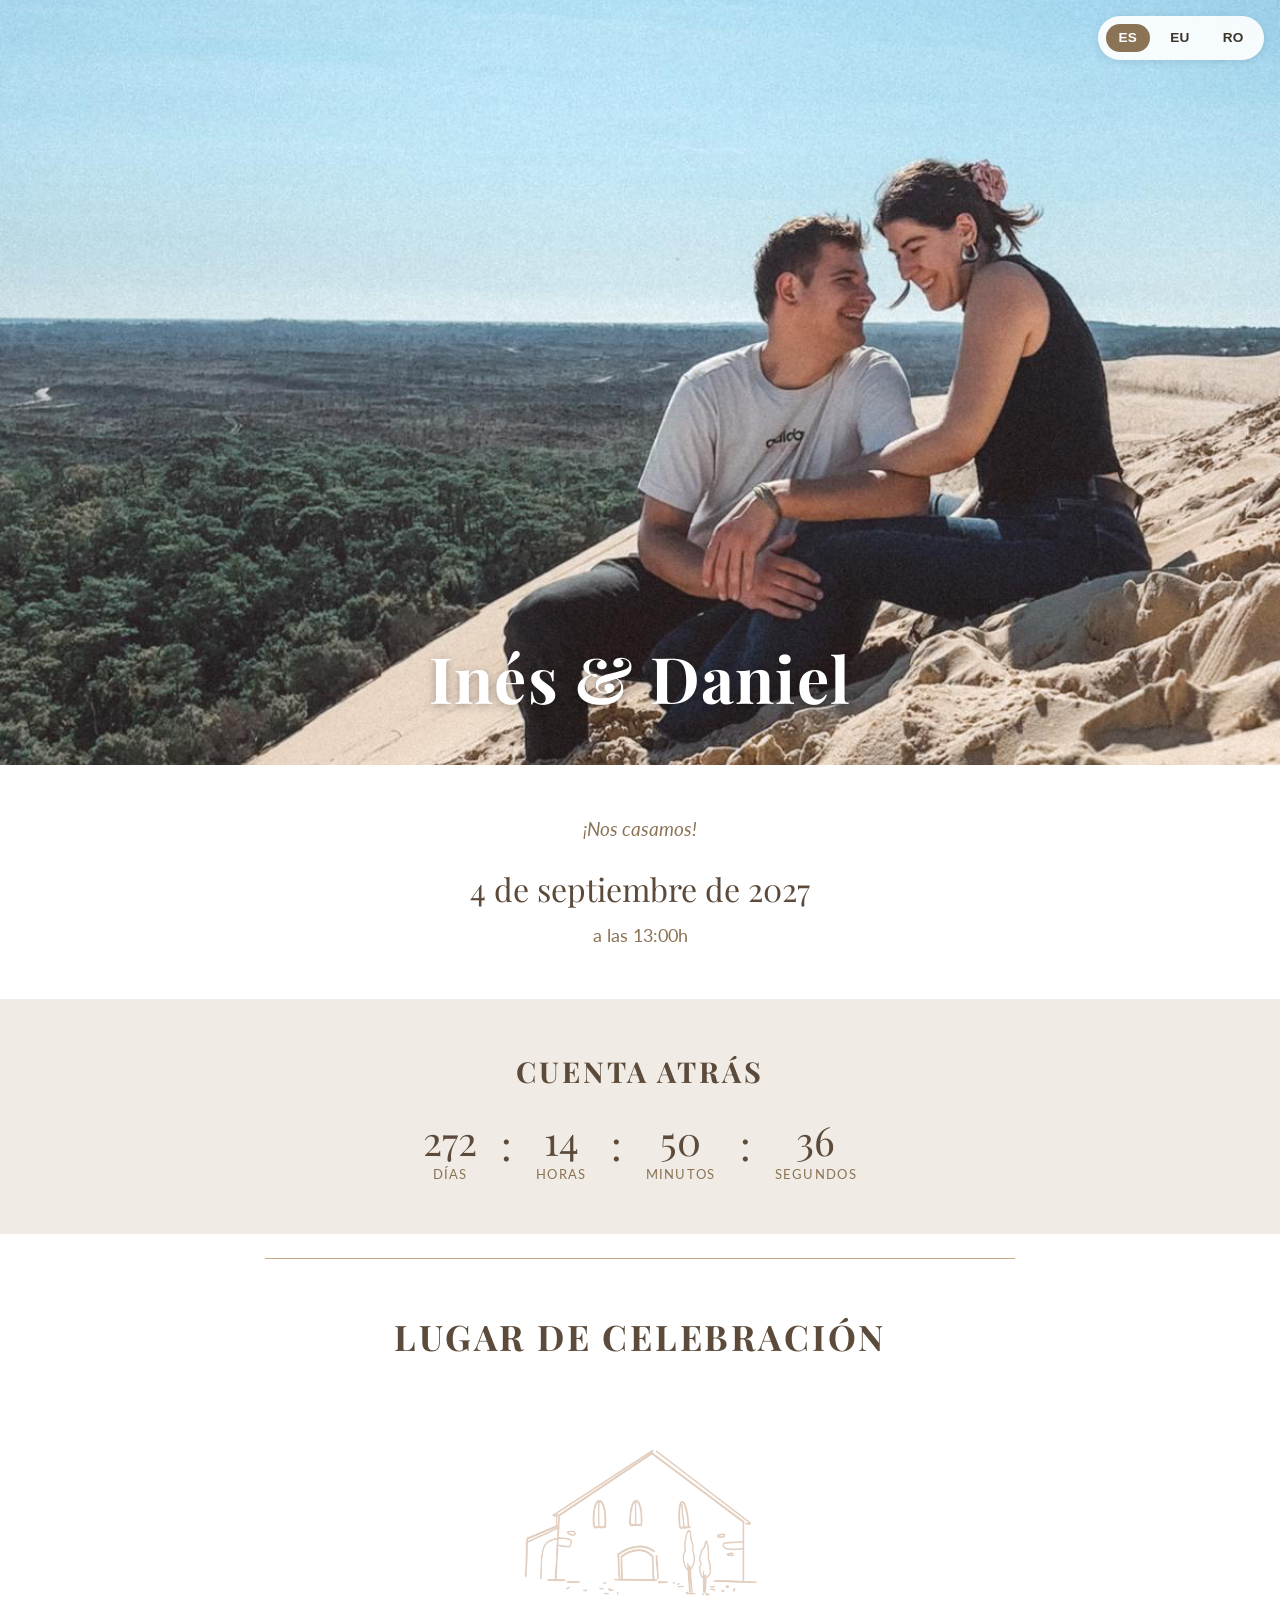
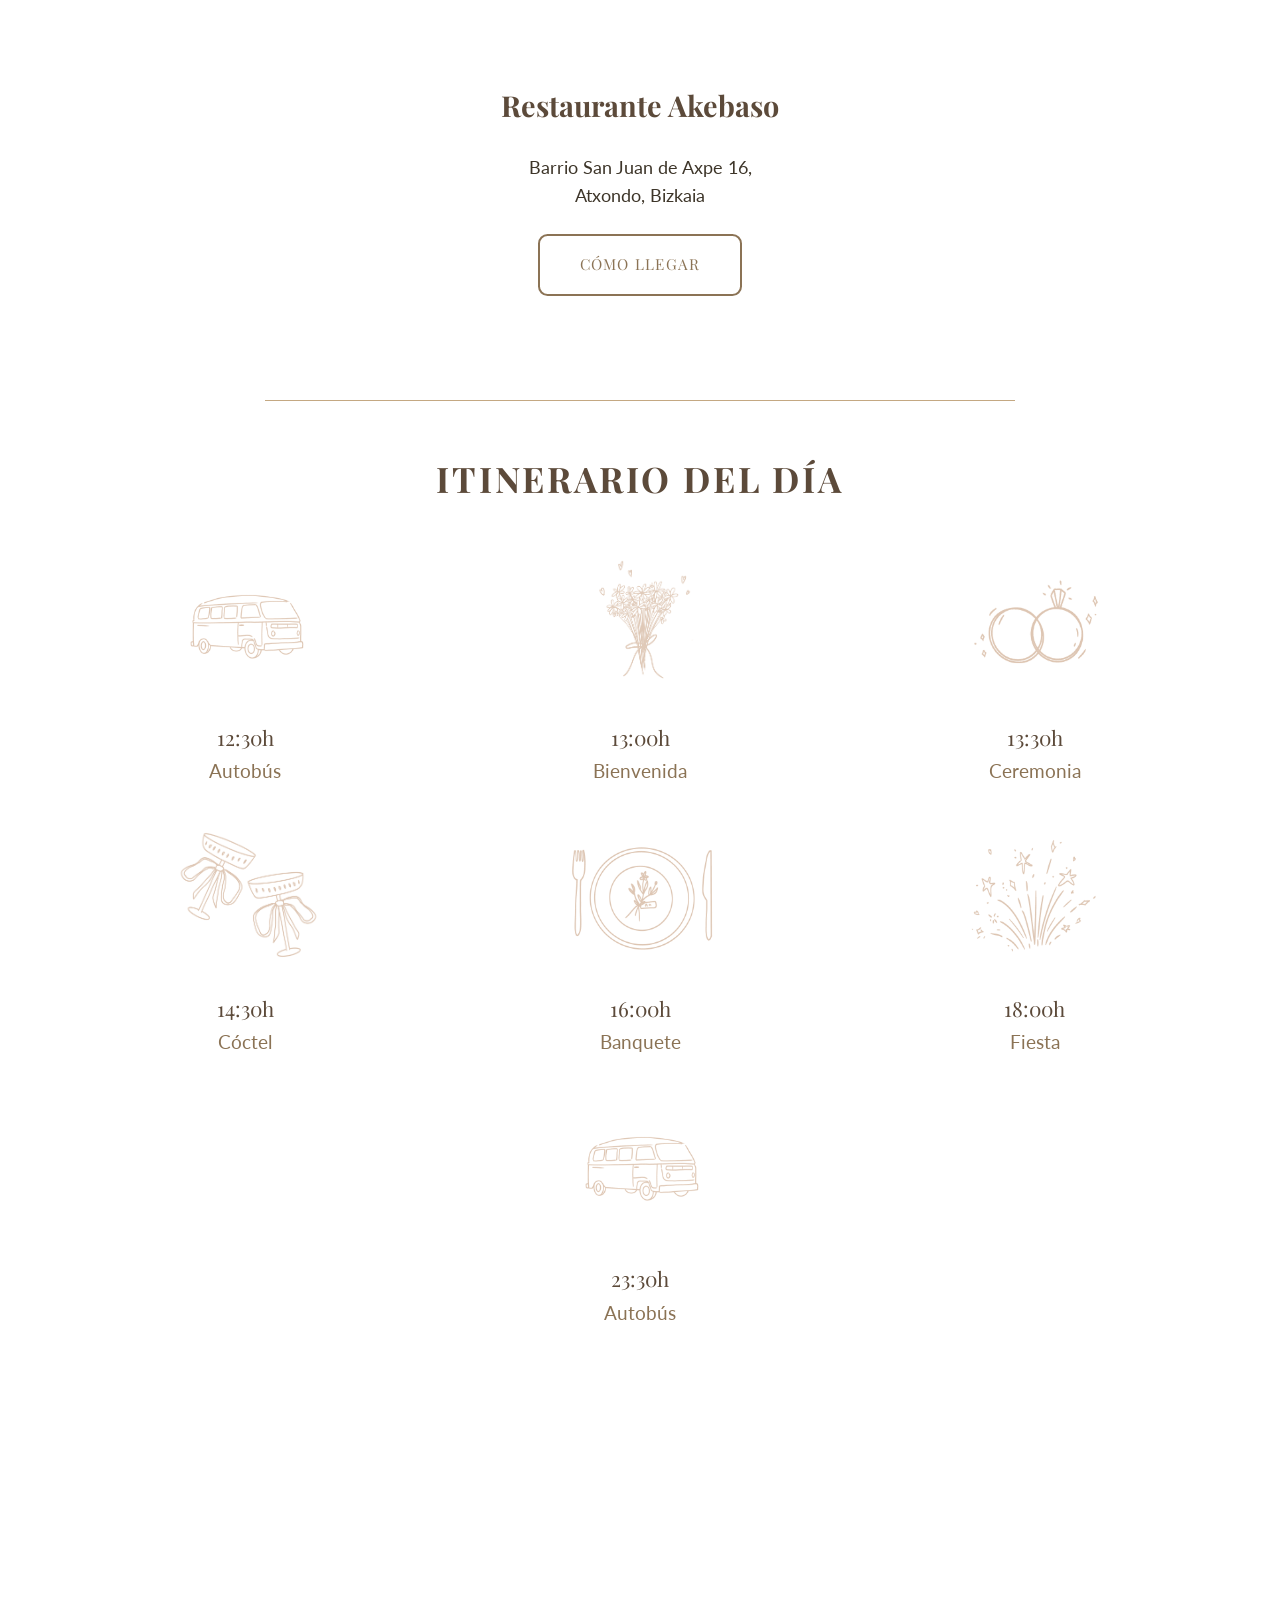
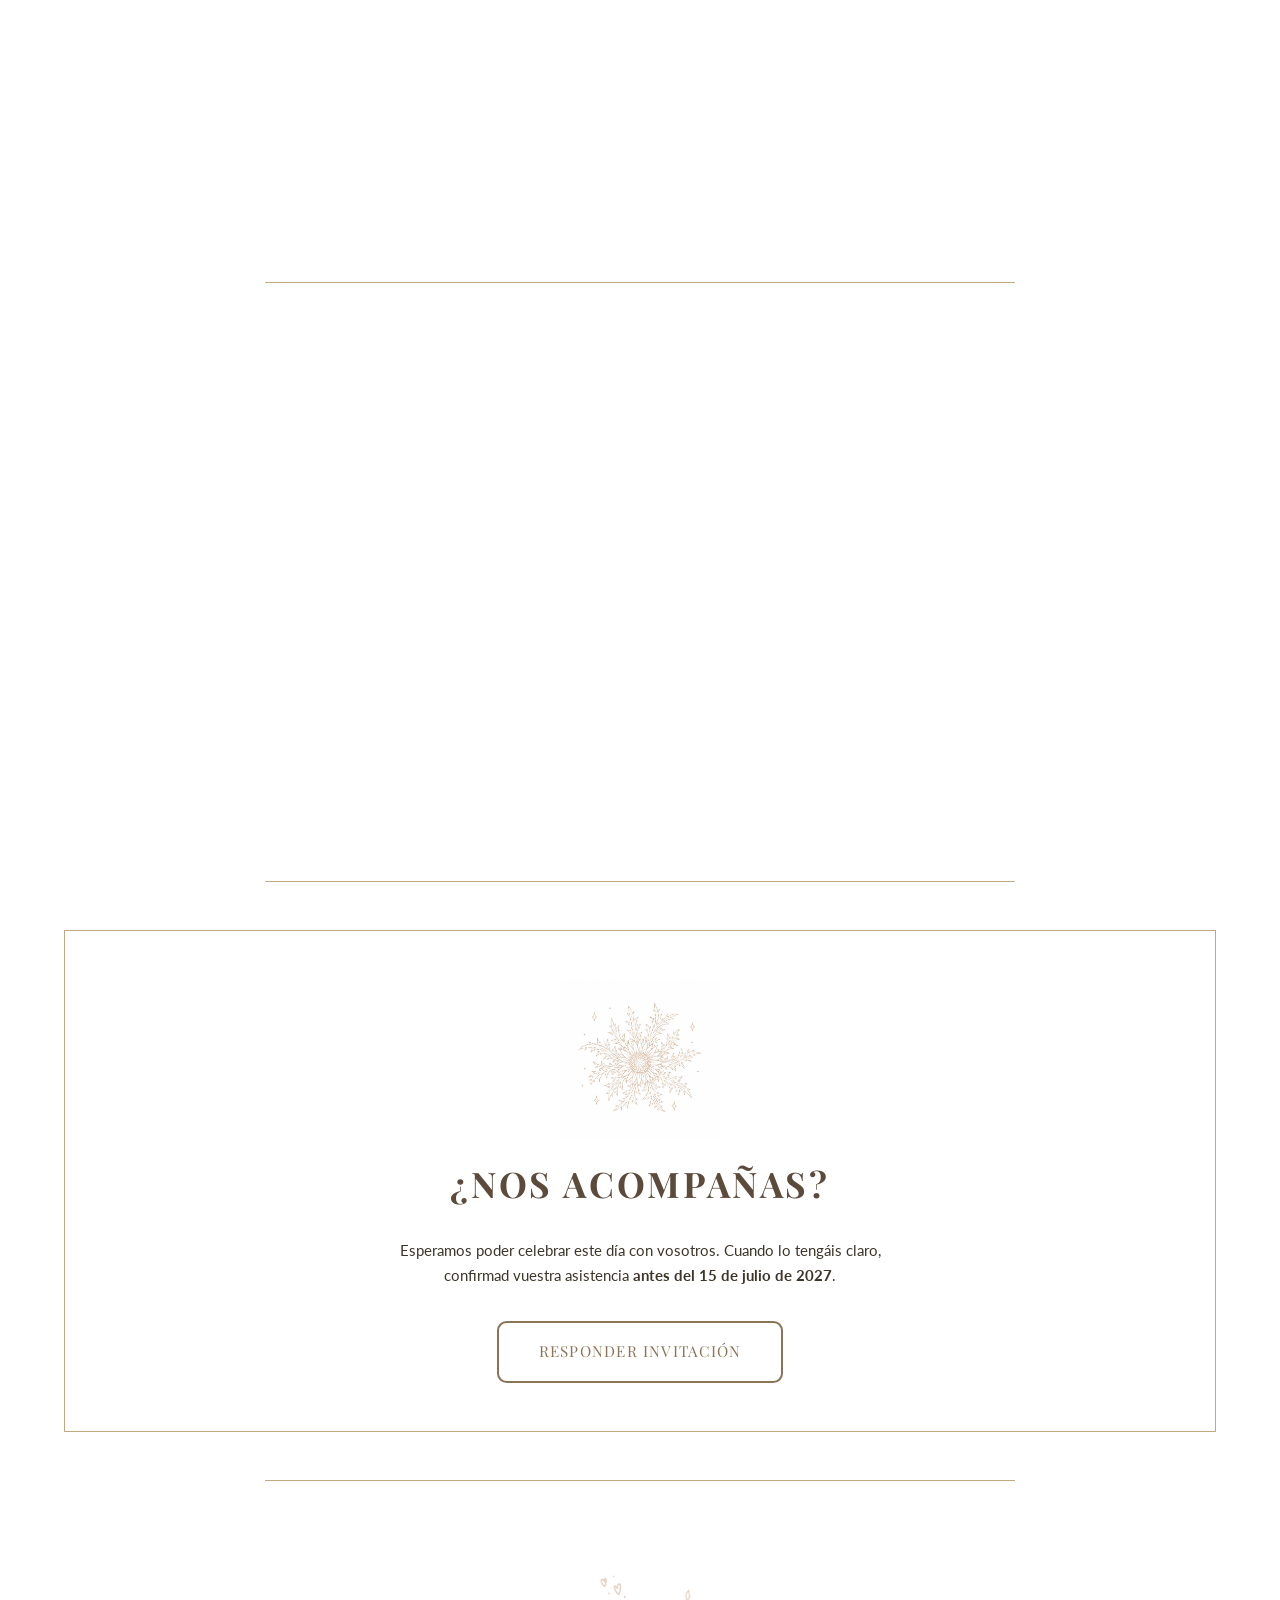
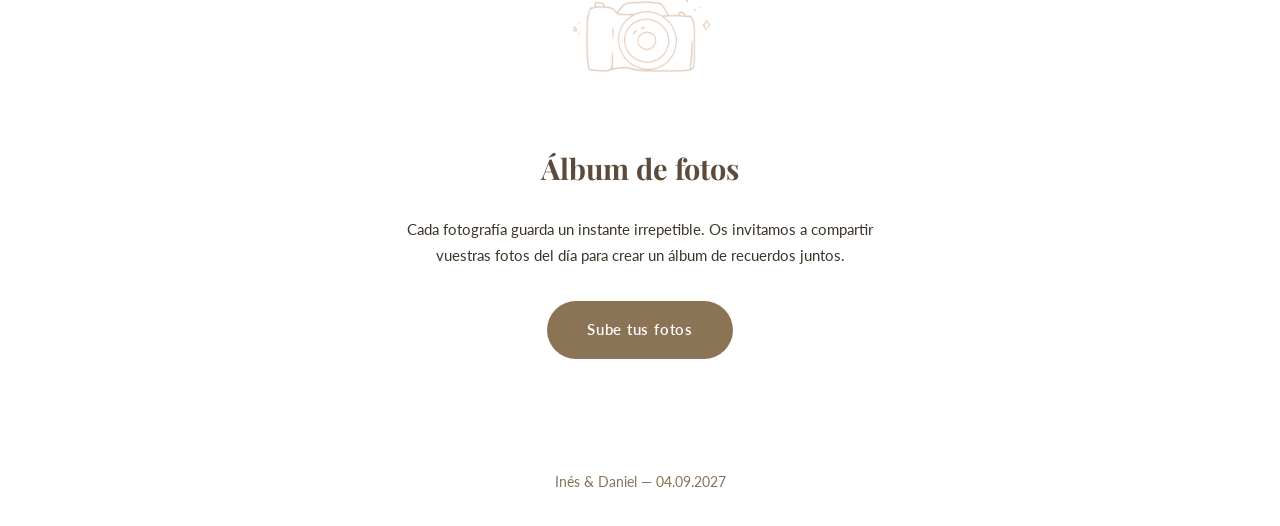
==== index.html @ a36d61a8 "Web invitación boda" ====
<!DOCTYPE html>
<html lang="es">
<head>
  <meta charset="UTF-8">
  <meta name="viewport" content="width=device-width, initial-scale=1.0">
  <meta name="robots" content="noindex, nofollow">
  <title>Inés & Daniel — 04.09.2027</title>
  <link rel="preconnect" href="https://fonts.googleapis.com">
  <link rel="preconnect" href="https://fonts.gstatic.com" crossorigin>
  <link href="https://fonts.googleapis.com/css2?family=Playfair+Display:ital,wght@0,400;0,700;1,400&family=Lato:wght@300;400;700&display=swap" rel="stylesheet">
  <link rel="stylesheet" href="css/styles.css">
</head>
<body>

  <!-- Language Selector -->
  <div class="lang-selector">
    <button class="lang-btn active" data-lang="es">ES</button>
    <button class="lang-btn" data-lang="eu">EU</button>
    <button class="lang-btn" data-lang="ro">RO</button>
  </div>

  <!-- Hero Image -->
  <section class="hero-image section visible">
    <img src="img/hero-photo.png" alt="Inés & Daniel" class="hero-photo">
    <h1 class="hero-names-overlay" data-i18n="hero_names">Inés & Daniel</h1>
  </section>

  <!-- Hero Info -->
  <section class="hero-info section visible">
    <p class="hero-tagline" data-i18n="hero_tagline">¡Nos casamos!</p>
    <p class="hero-date" data-i18n="hero_date">4 de septiembre de 2027</p>
    <p class="hero-time" data-i18n="hero_time">a las 13:00h</p>
  </section>

  <!-- Countdown -->
  <section class="section countdown-section" id="countdown-section">
    <h2 class="section-title" data-i18n="countdown_title">Cuenta atrás</h2>
    <div class="countdown" id="countdown">
      <div class="countdown-item">
        <span class="countdown-number" id="cd-days">0</span>
        <span class="countdown-label" data-i18n="countdown_days">días</span>
      </div>
      <span class="countdown-separator">:</span>
      <div class="countdown-item">
        <span class="countdown-number" id="cd-hours">0</span>
        <span class="countdown-label" data-i18n="countdown_hours">horas</span>
      </div>
      <span class="countdown-separator">:</span>
      <div class="countdown-item">
        <span class="countdown-number" id="cd-minutes">0</span>
        <span class="countdown-label" data-i18n="countdown_minutes">minutos</span>
      </div>
      <span class="countdown-separator">:</span>
      <div class="countdown-item">
        <span class="countdown-number" id="cd-seconds">0</span>
        <span class="countdown-label" data-i18n="countdown_seconds">segundos</span>
      </div>
    </div>
  </section>

  <div class="section-divider"></div>

  <!-- Venue -->
  <section class="section" id="venue">
    <h2 class="venue-name" data-i18n="venue_title">Lugar de celebración</h2>
    <img src="img/icons/masia.png" alt="" class="venue-icon">
    <h3 class="section-title" data-i18n="venue_name">Restaurante Akebaso</h3>
    <p class="venue-address">Barrio San Juan de Axpe 16,<br>Atxondo, Bizkaia</p>
    <a href="https://maps.google.com/?q=Restaurante+Akebaso+Atxondo" target="_blank" rel="noopener" class="btn" data-i18n="venue_button">Cómo llegar</a>
  </section>

  <div class="section-divider"></div>

  <!-- Timeline -->
  <section class="section" id="timeline">
    <h2 class="section-title" data-i18n="timeline_title">Itinerario del día</h2>
    <div class="timeline">
      <div class="timeline-item">
        <img src="img/icons/bus-scaled.png" alt="" class="timeline-icon">
        <div class="timeline-content">
          <span class="timeline-time">12:30h</span>
          <span class="timeline-label" data-i18n="timeline_bus">Autobús</span>
        </div>
      </div>
      <div class="timeline-item">
        <img src="img/icons/flores.png" alt="" class="timeline-icon">
        <div class="timeline-content">
          <span class="timeline-time">13:00h</span>
          <span class="timeline-label" data-i18n="timeline_welcome">Bienvenida</span>
        </div>
      </div>
      <div class="timeline-item">
        <img src="img/icons/anillos.png" alt="" class="timeline-icon">
        <div class="timeline-content">
          <span class="timeline-time">13:30h</span>
          <span class="timeline-label" data-i18n="timeline_ceremony">Ceremonia</span>
        </div>
      </div>
      <div class="timeline-item">
        <img src="img/icons/copas.png" alt="" class="timeline-icon">
        <div class="timeline-content">
          <span class="timeline-time">14:30h</span>
          <span class="timeline-label" data-i18n="timeline_cocktail">Cóctel</span>
        </div>
      </div>
      <div class="timeline-item">
        <img src="img/icons/plato.png" alt="" class="timeline-icon">
        <div class="timeline-content">
          <span class="timeline-time">16:00h</span>
          <span class="timeline-label" data-i18n="timeline_banquet">Banquete</span>
        </div>
      </div>
      <div class="timeline-item">
        <img src="img/icons/fiesta.png" alt="" class="timeline-icon">
        <div class="timeline-content">
          <span class="timeline-time">18:00h</span>
          <span class="timeline-label" data-i18n="timeline_party">Fiesta</span>
        </div>
      </div>
      <div class="timeline-item">
        <img src="img/icons/bus-scaled.png" alt="" class="timeline-icon">
        <div class="timeline-content">
          <span class="timeline-time">23:30h</span>
          <span class="timeline-label" data-i18n="timeline_bus_return">Autobús</span>
        </div>
      </div>
    </div>
  </section>

  <!-- Transport -->
  <section class="section" id="transport">
    <h2 class="section-title" data-i18n="transport_title">Transporte</h2>
    <div class="transport-columns">
      <div class="transport-card">
        <p class="transport-direction" data-i18n="transport_outbound">Ida</p>
        <p class="transport-detail" data-i18n="transport_outbound_detail">Desde Amorebieta (parada Ambulatorio)</p>
        <p class="transport-time" data-i18n="transport_outbound_time">12:30h</p>
      </div>
      <div class="transport-card">
        <p class="transport-direction" data-i18n="transport_return">Vuelta</p>
        <p class="transport-detail" data-i18n="transport_return_detail">Hasta Amorebieta con parada en Elorrio*</p>
        <p class="transport-time" data-i18n="transport_return_time">23:30h</p>
      </div>
    </div>
    <p class="transport-footnote" data-i18n="transport_footnote">* ¡Que siga la fiesta! Destino para los que queramos seguir la fiesta ya que son las fiestas del pueblo</p>
  </section>

  <div class="section-divider"></div>

  <!-- Gift -->
  <section class="section" id="gift">
    <img src="img/icons/regalo-scaled.png" alt="" class="gift-icon">
    <h2 class="section-title" data-i18n="gift_title">Regalo</h2>
    <p class="gift-text" data-i18n="gift_text">Lo más importante para nosotros es poder celebrar este día con vosotros. Si además os hace ilusión tener un detalle con nosotros, os dejamos aquí los datos.</p>
    <button class="btn" id="show-iban-btn" data-i18n="gift_show_iban" onclick="document.getElementById('gift-iban-box').style.display='inline-block'; this.style.display='none';">Ver datos bancarios</button>
    <div class="gift-iban" id="gift-iban-box" style="display: none;">
      <p class="gift-iban-label" data-i18n="gift_iban_label">IBAN</p>
      <p data-i18n="gift_iban">ES00 0000 0000 0000 0000 0000</p>
    </div>
  </section>

  <div class="section-divider"></div>

  <!-- RSVP -->
  <section class="section" id="rsvp">
    <div class="rsvp-box">
      <img src="img/icons/wedding-24.png" alt="" class="rsvp-icon">
      <h2 class="section-title" data-i18n="rsvp_title">¿Nos acompañas?</h2>
      <p class="rsvp-text" data-i18n="rsvp_text" data-i18n-html="true">Esperamos poder celebrar este día con vosotros. Cuando lo tengáis claro, confirmad vuestra asistencia <strong>antes del 15 de julio de 2027</strong>.</p>
      <a href="formulario.html" class="btn" data-i18n="rsvp_button">Responder invitación</a>
    </div>
  </section>

  <div class="section-divider"></div>

  <!-- Album -->
  <section class="section" id="album">
    <img src="img/icons/camara-scaled.png" alt="" class="album-icon">
    <h2 class="section-title" data-i18n="album_title">Álbum de fotos</h2>
    <p class="album-text" data-i18n="album_text">Cada fotografía guarda un instante irrepetible. Os invitamos a compartir vuestras fotos del día para crear un álbum de recuerdos juntos.</p>
    <a href="#" class="btn btn-solid" data-i18n="album_button">Sube tus fotos</a>
  </section>

  <!-- Footer -->
  <footer class="footer">
    <p>Inés & Daniel — 04.09.2027</p>
  </footer>

  <script src="js/i18n.js"></script>
  <script src="js/main.js"></script>
</body>
</html>
---- css/styles.css ----
:root {
  --color-bg: #ffffff;
  --color-text: #3d3529;
  --color-heading: #5c4a3a;
  --color-accent: #8b7355;
  --color-accent-light: #c4a882;
  --color-border: #e8e0d6;
  --color-card-bg: #ffffff;
  --color-success: #6b8f5e;
  --color-error: #b55a4a;
  --font-heading: 'Playfair Display', Georgia, serif;
  --font-body: 'Lato', 'Helvetica Neue', sans-serif;
  --max-width: 1200px;
  --spacing-section: 5rem;
}

* {
  margin: 0;
  padding: 0;
  box-sizing: border-box;
}

html {
  scroll-behavior: smooth;
}

body {
  font-family: var(--font-body);
  background-color: var(--color-bg);
  color: var(--color-text);
  line-height: 1.7;
  font-size: 16px;
}

/* Language Selector */
.back-btn {
  position: fixed;
  top: 1rem;
  left: 1rem;
  z-index: 100;
  display: flex;
  align-items: center;
  justify-content: center;
  width: 40px;
  height: 40px;
  background: rgba(255, 255, 255, 0.9);
  border-radius: 50%;
  box-shadow: 0 2px 10px rgba(0, 0, 0, 0.1);
  text-decoration: none;
  font-size: 1.2rem;
  color: var(--color-text);
  transition: all 0.3s ease;
}

.back-btn:hover {
  background: var(--color-accent);
  color: #fff;
}

.lang-selector {
  position: fixed;
  top: 1rem;
  right: 1rem;
  z-index: 100;
  display: flex;
  gap: 0.5rem;
  background: rgba(255, 255, 255, 0.9);
  padding: 0.5rem;
  border-radius: 2rem;
  box-shadow: 0 2px 10px rgba(0, 0, 0, 0.1);
}

.lang-btn {
  border: none;
  background: transparent;
  padding: 0.4rem 0.8rem;
  border-radius: 1rem;
  cursor: pointer;
  font-size: 0.85rem;
  font-weight: 600;
  color: var(--color-text);
  transition: all 0.3s ease;
}

.lang-btn.active {
  background: var(--color-accent);
  color: #fff;
}

.lang-btn:hover:not(.active) {
  background: var(--color-border);
}

/* Sections */
.section {
  padding: var(--spacing-section) 1.5rem;
  max-width: var(--max-width);
  margin: 0 auto;
  text-align: center;
  opacity: 0;
  transform: translateY(30px);
  transition: opacity 0.8s ease, transform 0.8s ease;
}

.section.visible {
  opacity: 1;
  transform: translateY(0);
}

.section-divider {
  width: 750px;
  max-width: 80%;
  height: 1px;
  background: var(--color-accent-light);
  margin: 1.5rem auto;
}

/* Hero Image */
.hero-image {
  position: relative;
  max-width: 100%;
  padding: 0;
  overflow: hidden;
  opacity: 1;
  transform: none;
}

.hero-photo {
  width: 100%;
  height: 85vh;
  object-fit: cover;
  object-position: center 55%;
  display: block;
}

.hero-names-overlay {
  position: absolute;
  bottom: 2rem;
  left: 50%;
  transform: translateX(-50%);
  font-family: var(--font-heading);
  font-size: 4rem;
  color: #ffffff;
  text-shadow: 0 2px 10px rgba(0, 0, 0, 0.3);
  letter-spacing: 0.02em;
  white-space: nowrap;
}

/* Hero Info */
.hero-info {
  background-color: #ffffff;
  max-width: 100%;
  padding: 3rem 2rem;
  opacity: 1;
  transform: none;
}

.hero-tagline {
  font-size: 1.2rem;
  color: var(--color-accent);
  margin-bottom: 1rem;
  font-style: italic;
  text-align: center;
}

.hero-date {
  font-family: var(--font-heading);
  font-size: 2rem;
  color: var(--color-heading);
  margin-bottom: 0.3rem;
  text-align: center;
}

.hero-time {
  font-size: 1.1rem;
  color: var(--color-accent);
  text-align: center;
}

/* Countdown */
.countdown-section {
  background-color: #f0ebe4;
  max-width: 100%;
  padding: 3rem 2rem;
}

.countdown-section .section-title {
  font-size: 1.8rem;
  text-transform: uppercase;
  letter-spacing: 0.1em;
  color: var(--color-heading);
  margin-bottom: 1.5rem;
}

.countdown {
  display: flex;
  gap: 1.5rem;
  justify-content: center;
  align-items: center;
  flex-wrap: wrap;
}

.countdown-separator {
  font-family: var(--font-heading);
  font-size: 2.5rem;
  color: var(--color-heading);
  line-height: 1;
  margin-bottom: 1rem;
}

.countdown-item {
  display: flex;
  flex-direction: column;
  align-items: center;
}

.countdown-number {
  font-family: var(--font-heading);
  font-size: 2.5rem;
  color: var(--color-heading);
  line-height: 1;
}

.countdown-label {
  font-size: 0.8rem;
  color: var(--color-accent);
  text-transform: uppercase;
  letter-spacing: 0.1em;
  margin-top: 0.3rem;
}

/* Venue */
.venue-icon {
  width: 270px;
  height: 270px;
  object-fit: contain;
  margin-bottom: 1.5rem;
  opacity: 0.85;
}

.venue-name {
  font-family: var(--font-heading);
  font-size: 2.2rem;
  color: var(--color-heading);
  margin-bottom: 0.8rem;
  text-transform: uppercase;
  letter-spacing: 0.08em;
}

.venue-address {
  color: var(--color-text);
  margin-bottom: 1.5rem;
  font-size: 1.1rem;
  line-height: 1.6;
}

/* Buttons */
.btn {
  display: inline-block;
  padding: 1rem 2.5rem;
  background: transparent;
  color: var(--color-accent);
  text-decoration: none;
  border-radius: 0.6rem;
  font-size: 0.95rem;
  font-family: var(--font-heading);
  font-weight: 400;
  letter-spacing: 0.08em;
  text-transform: uppercase;
  transition: all 0.3s ease;
  border: 2px solid var(--color-accent);
  cursor: pointer;
}

.btn:hover {
  background: var(--color-accent);
  color: #fff;
  transform: translateY(-2px);
  box-shadow: 0 4px 15px rgba(0, 0, 0, 0.1);
}

.btn-solid {
  background: var(--color-accent);
  color: #fff;
  border: none;
  border-radius: 2rem;
  font-family: var(--font-body);
  font-weight: 600;
  text-transform: none;
  letter-spacing: 0.05em;
}

.btn-solid:hover {
  background: var(--color-heading);
}

#timeline {
  background-color: #ffffff;
  max-width: 100%;
  padding: 1.5rem 3rem 5rem;
}

#timeline .section-title {
  font-size: 2.2rem;
  text-transform: uppercase;
  letter-spacing: 0.08em;
  color: var(--color-heading);
}

/* Timeline */
.timeline {
  display: flex;
  flex-direction: column;
  gap: 2rem;
  margin-top: 2rem;
}

.timeline-item {
  display: flex;
  align-items: center;
  gap: 1.5rem;
  text-align: left;
}

.timeline-icon {
  width: 166px;
  height: 166px;
  object-fit: contain;
  flex-shrink: 0;
}

.timeline-content {
  flex: 1;
}

.timeline-time {
  font-family: var(--font-heading);
  font-size: 1.5rem;
  color: var(--color-heading);
}

.timeline-label {
  font-size: 1.2rem;
  color: var(--color-accent);
}

@media (min-width: 768px) {
  .timeline {
    flex-direction: row;
    flex-wrap: wrap;
    justify-content: center;
    gap: 1.5rem;
  }

  .timeline-item {
    flex-direction: column;
    text-align: center;
    width: calc(33.33% - 1.5rem);
    gap: 0.8rem;
  }

  .timeline-content {
    display: flex;
    flex-direction: column;
    align-items: center;
  }

  .timeline-time {
    font-size: 1.3rem;
  }

  .timeline-label {
    font-size: 1.2rem;
  }
}

/* Transport */
#transport {
  background-color: #f0ebe4;
  max-width: 100%;
  padding: 5rem 3rem;
}

#transport .section-title {
  font-size: 2.2rem;
  text-transform: uppercase;
  letter-spacing: 0.08em;
  color: var(--color-heading);
}

.transport-columns {
  display: flex;
  justify-content: center;
  gap: 4rem;
  margin-top: 2.5rem;
  flex-wrap: wrap;
}

.transport-card {
  background: transparent;
  border: none;
  border-radius: 0;
  padding: 0;
  margin-top: 0;
  text-align: center;
}

.transport-direction {
  font-family: var(--font-body);
  font-size: 1.1rem;
  color: var(--color-heading);
  margin-bottom: 0.8rem;
  text-transform: uppercase;
  letter-spacing: 0.1em;
  font-weight: 700;
}

.transport-detail {
  color: var(--color-text);
  font-size: 0.9rem;
  line-height: 1.8;
}

.transport-time {
  font-family: var(--font-heading);
  font-size: 1.8rem;
  color: var(--color-heading);
  margin-top: 0.5rem;
}

.transport-footnote {
  margin-top: 2.5rem;
  font-size: 0.85rem;
  color: var(--color-accent);
  font-style: italic;
}

/* Gift */
#gift, #album, #venue, #timeline, #rsvp {
  padding-top: 1.5rem;
}

#rsvp {
  padding-bottom: 1.5rem;
}

#rsvp .section-title {
  font-size: 2.2rem;
  text-transform: uppercase;
  letter-spacing: 0.08em;
  color: var(--color-heading);
}

.gift-icon {
  width: 200px;
  height: 200px;
  object-fit: contain;
  margin-bottom: 0.5rem;
  opacity: 0.85;
}

.gift-text {
  max-width: 500px;
  margin: 0 auto 1.5rem;
  font-size: 0.95rem;
}

.gift-iban {
  background: var(--color-card-bg);
  border: 1px solid var(--color-border);
  border-radius: 0.5rem;
  padding: 1rem 1.5rem;
  display: inline-block;
  font-family: monospace;
  font-size: 1rem;
  letter-spacing: 0.05em;
}

.gift-iban-label {
  font-size: 0.8rem;
  color: var(--color-accent);
  text-transform: uppercase;
  letter-spacing: 0.1em;
  margin-bottom: 0.3rem;
}

/* RSVP */
.rsvp-box {
  border: 1px solid var(--color-accent-light);
  padding: 3rem 2.5rem;
  text-align: center;
}

.rsvp-icon {
  width: 160px;
  height: auto;
  margin-bottom: 0.5rem;
  opacity: 0.85;
}

.rsvp-text {
  max-width: 500px;
  margin: 0 auto 2rem;
  font-size: 0.95rem;
}

/* Album */
.album-icon {
  width: 200px;
  height: 200px;
  object-fit: contain;
  margin-bottom: 0.5rem;
  opacity: 0.85;
}

.album-text {
  max-width: 500px;
  margin: 0 auto 2rem;
  font-size: 0.95rem;
}

/* Section Titles */
.section-title {
  font-family: var(--font-heading);
  font-size: 1.8rem;
  color: var(--color-heading);
  margin-bottom: 1.5rem;
}

/* Footer */
.footer {
  text-align: center;
  padding: 2rem;
  color: var(--color-accent);
  font-size: 0.85rem;
}

/* ==================== FORM STYLES ==================== */

.form-page {
  max-width: 800px;
  margin: 0 auto;
  padding: 2rem 1.5rem;
}

.form-header {
  text-align: center;
  margin-bottom: 3rem;
}

.form-title {
  font-family: var(--font-heading);
  font-size: 2rem;
  color: var(--color-heading);
  margin-bottom: 1rem;
}

.form-intro {
  color: var(--color-accent);
  font-size: 0.95rem;
  max-width: 450px;
  margin: 0 auto;
}

.form-section {
  margin-bottom: 3rem;
}

.form-section-title {
  font-family: var(--font-heading);
  font-size: 1.3rem;
  color: var(--color-heading);
  margin-bottom: 0.5rem;
}

.form-section-sub {
  font-size: 0.9rem;
  color: var(--color-accent);
  font-style: italic;
  margin-bottom: 1.5rem;
}

.form-group {
  margin-bottom: 1.2rem;
}

.form-group label.required::after {
  content: " *";
  color: var(--color-error);
}

.form-group label {
  display: block;
  font-size: 0.9rem;
  color: var(--color-heading);
  margin-bottom: 0.4rem;
  font-weight: 600;
}

.form-group input[type="text"],
.form-group input[type="email"],
.form-group textarea,
.form-group select {
  width: 100%;
  padding: 0.8rem 1rem;
  border: 1px solid var(--color-border);
  border-radius: 0.5rem;
  font-family: var(--font-body);
  font-size: 0.95rem;
  background: var(--color-card-bg);
  color: var(--color-text);
  transition: border-color 0.3s;
}

.form-group input:focus,
.form-group textarea:focus,
.form-group select:focus {
  outline: none;
  border-color: var(--color-accent);
}

.form-group textarea {
  min-height: 100px;
  resize: vertical;
}

/* Radio buttons */
.radio-group {
  display: flex;
  flex-direction: column;
  gap: 0.6rem;
  margin-top: 0.4rem;
}

.radio-option {
  display: flex;
  align-items: center;
  gap: 0.6rem;
  cursor: pointer;
}

.radio-option input[type="radio"] {
  accent-color: var(--color-accent);
  width: 18px;
  height: 18px;
}

.radio-option span {
  font-size: 0.95rem;
}

/* Companion entry */
.companion-entry {
  background: var(--color-card-bg);
  border: 1px solid var(--color-border);
  border-radius: 0.75rem;
  padding: 1.5rem;
  margin-bottom: 1rem;
  position: relative;
}

.companion-header {
  display: flex;
  justify-content: space-between;
  align-items: center;
  margin-bottom: 1rem;
  font-weight: 600;
  color: var(--color-heading);
}

.remove-companion {
  background: none;
  border: none;
  font-size: 1.5rem;
  cursor: pointer;
  color: var(--color-accent);
  line-height: 1;
}

.remove-companion:hover {
  color: var(--color-error);
}

#add-companion-btn {
  background: transparent;
  color: var(--color-accent);
  border: 1px dashed var(--color-accent);
  padding: 0.7rem 1.5rem;
  border-radius: 2rem;
  cursor: pointer;
  font-size: 0.9rem;
  transition: all 0.3s;
}

#add-companion-btn:hover {
  background: var(--color-accent);
  color: #fff;
  border-style: solid;
}

/* Transport info note */
.transport-info-note {
  background: var(--color-card-bg);
  border-left: 3px solid var(--color-accent);
  padding: 0.8rem 1rem;
  margin-bottom: 1.5rem;
  font-size: 0.9rem;
  color: var(--color-accent);
  font-style: italic;
}

/* Form message */
.form-message {
  display: none;
  padding: 1rem;
  border-radius: 0.5rem;
  margin-top: 1rem;
  text-align: center;
  font-size: 0.95rem;
}

.form-message.success {
  background: #f0f7ee;
  color: var(--color-success);
  border: 1px solid var(--color-success);
}

.form-message.error {
  background: #fdf0ee;
  color: var(--color-error);
  border: 1px solid var(--color-error);
}

/* Responsive */
@media (max-width: 768px) {
  .hero-names-overlay {
    font-size: 2.5rem;
    bottom: 5rem;
  }

  .hero-photo {
    height: 60vh;
  }

  .hero-info {
    padding: 2rem 1.5rem;
  }

  .hero-date {
    font-size: 1.5rem;
  }

  .countdown-section {
    padding: 2.5rem 1.2rem;
  }

  .countdown {
    gap: 0.8rem;
  }

  .countdown-number {
    font-size: 2rem;
  }

  .countdown-separator {
    font-size: 1.8rem;
  }

  .countdown-label {
    font-size: 0.7rem;
  }

  .section {
    padding: 3rem 1.2rem;
  }

  .section-divider {
    width: 80%;
    max-width: 400px;
  }

  .venue-icon {
    width: 180px;
    height: 180px;
  }

  .venue-name {
    font-size: 1.6rem;
  }

  .timeline {
    flex-direction: row;
    flex-wrap: wrap;
    justify-content: center;
    gap: 1.5rem;
  }

  .timeline-item {
    flex-direction: column;
    text-align: center;
    width: calc(50% - 1.5rem);
    gap: 0.5rem;
  }

  .timeline-icon {
    width: 90px;
    height: 90px;
  }

  .timeline-content {
    display: flex;
    flex-direction: column;
    align-items: center;
  }

  .timeline-time {
    font-size: 1.1rem;
  }

  .timeline-label {
    font-size: 0.95rem;
  }

  #timeline {
    padding: 3rem 1.2rem;
  }

  #transport {
    padding: 3rem 1.2rem;
  }

  .transport-columns {
    flex-direction: column;
    gap: 2rem;
  }

  .btn {
    padding: 0.8rem 1.8rem;
    font-size: 0.85rem;
  }

  .gift-iban {
    font-size: 0.85rem;
    padding: 0.8rem 1rem;
  }

  .lang-selector {
    top: 0.5rem;
    right: 0.5rem;
  }

  .lang-btn {
    padding: 0.3rem 0.6rem;
    font-size: 0.75rem;
  }

  .section-title {
    font-size: 1.4rem;
  }

  #timeline .section-title,
  #transport .section-title {
    font-size: 1.6rem;
  }
}
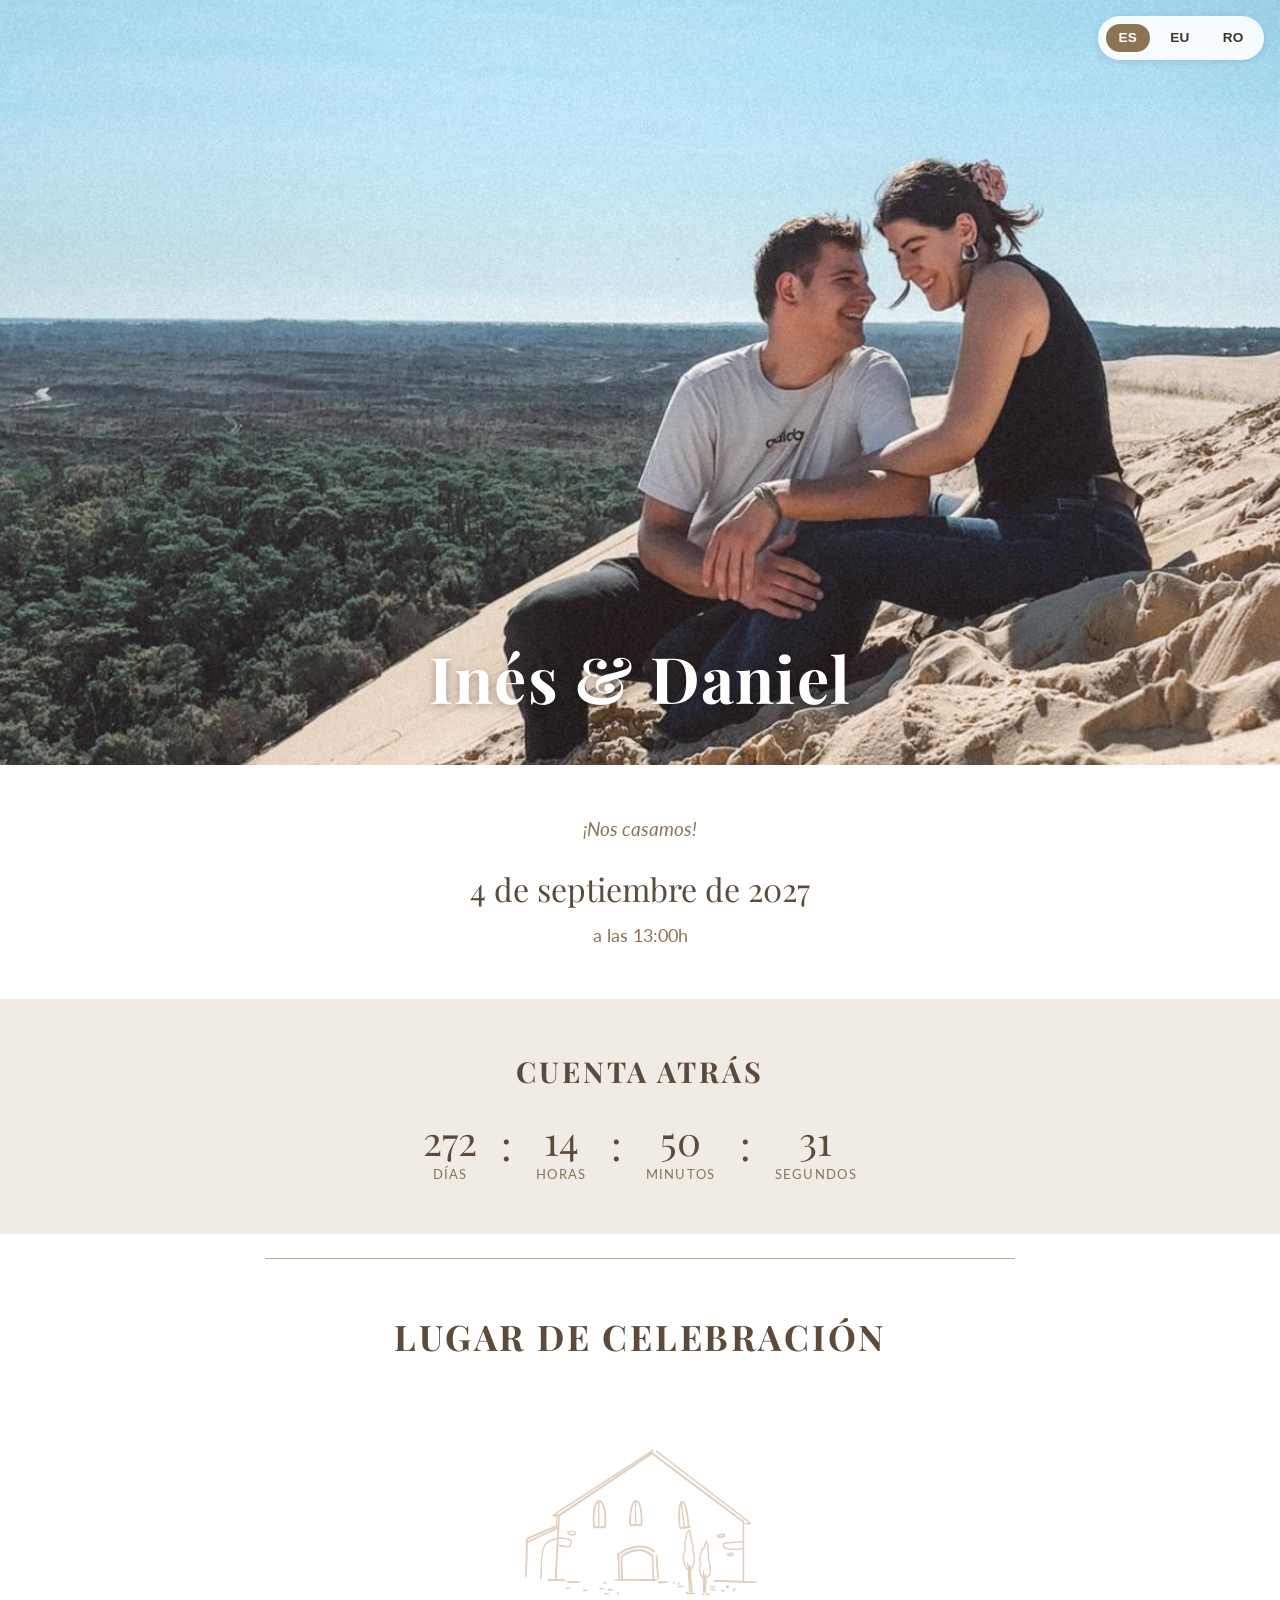
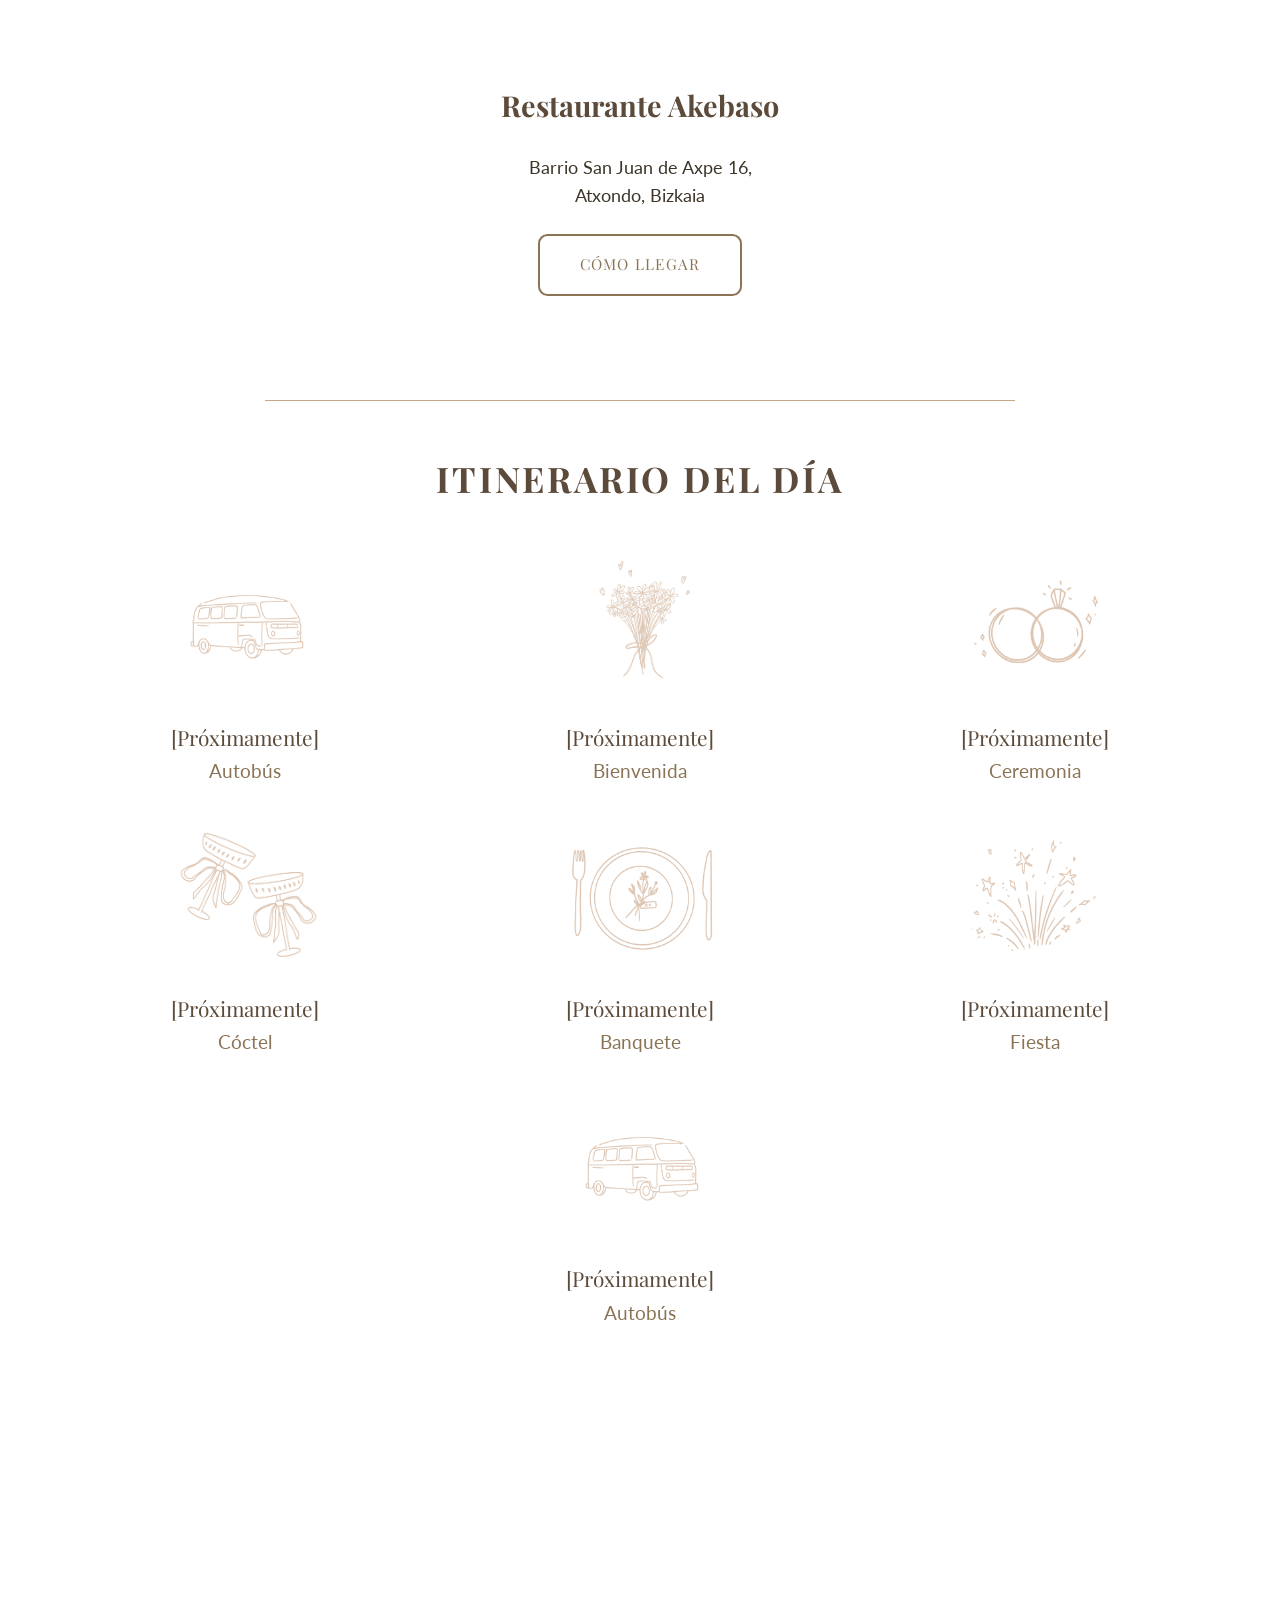
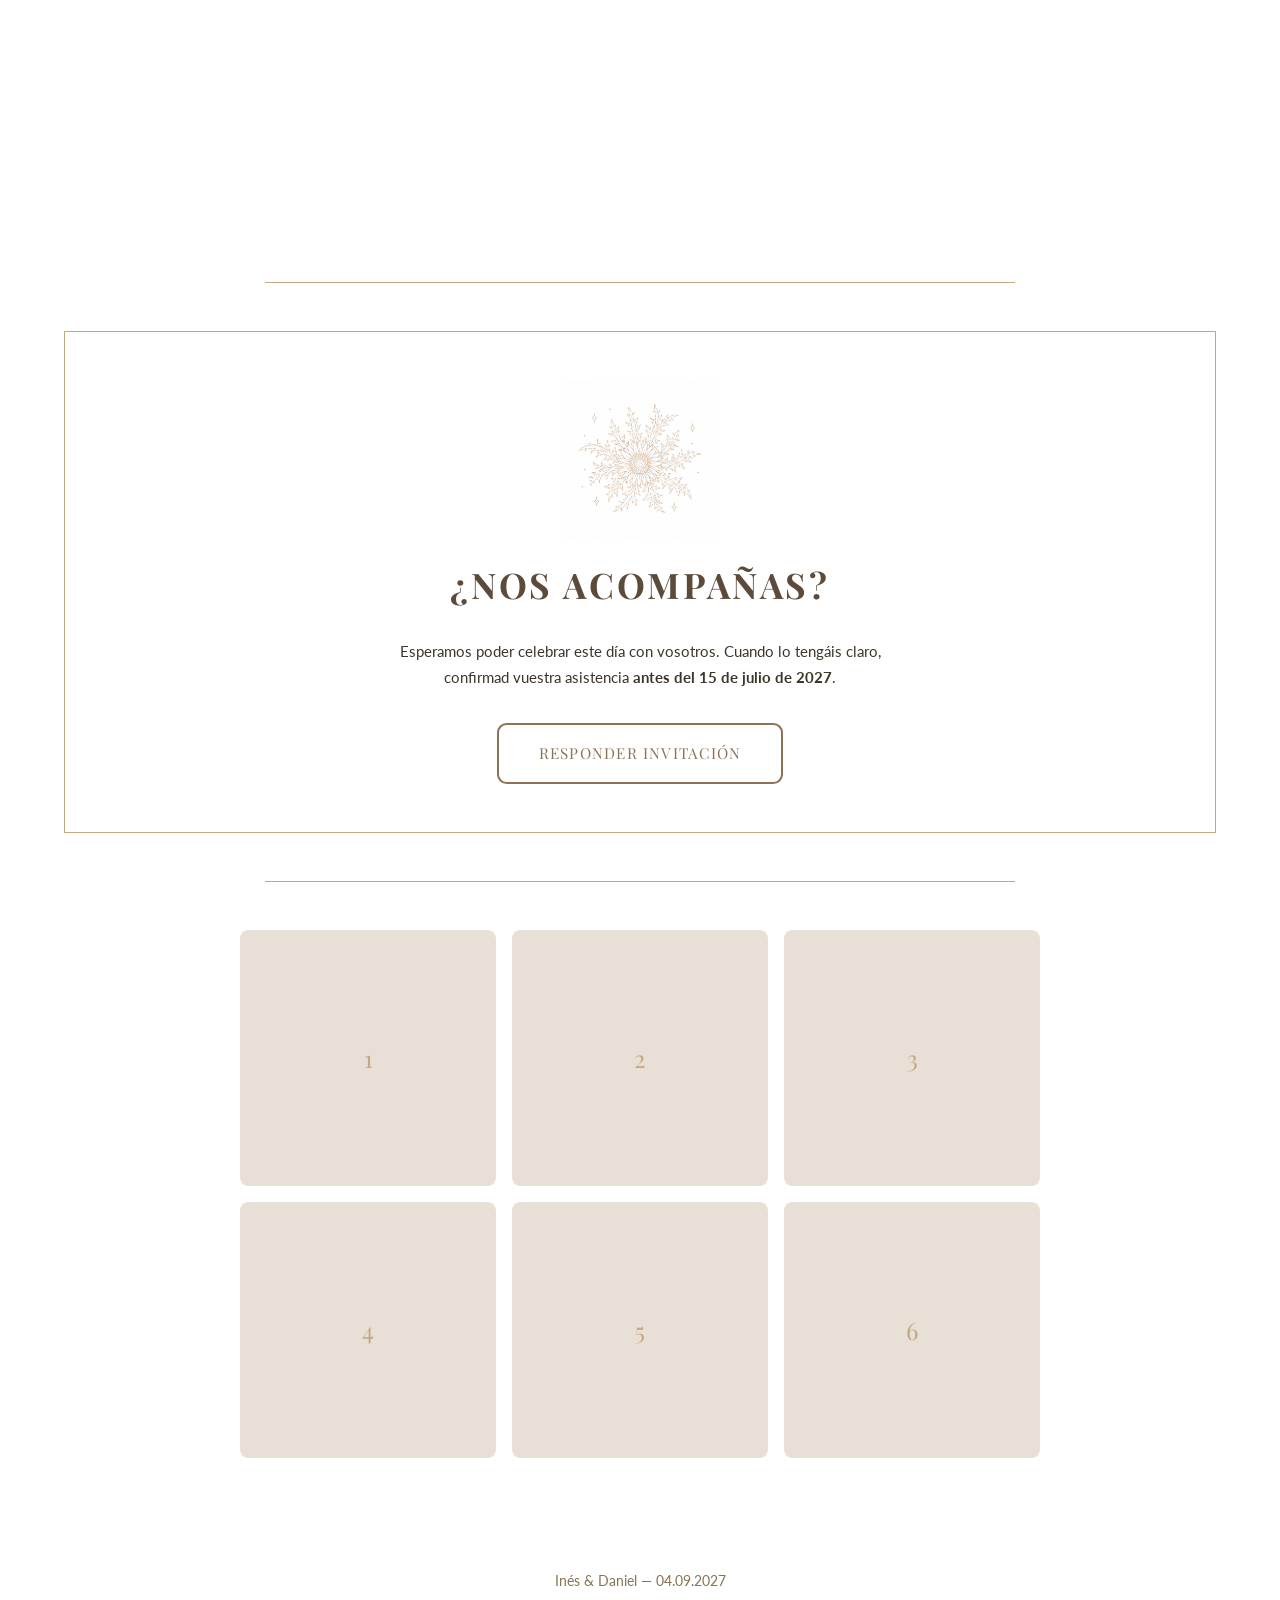
==== commit 9aa3d413: "traduccion y secciones cambiadas (queda poner horarios)" ====
--- a/index.html
+++ b/index.html
@@ -78,49 +78,49 @@
       <div class="timeline-item">
         <img src="img/icons/bus-scaled.png" alt="" class="timeline-icon">
         <div class="timeline-content">
-          <span class="timeline-time">12:30h</span>
+          <span class="timeline-time">[Próximamente]</span>
           <span class="timeline-label" data-i18n="timeline_bus">Autobús</span>
         </div>
       </div>
       <div class="timeline-item">
         <img src="img/icons/flores.png" alt="" class="timeline-icon">
         <div class="timeline-content">
-          <span class="timeline-time">13:00h</span>
+          <span class="timeline-time">[Próximamente]</span>
           <span class="timeline-label" data-i18n="timeline_welcome">Bienvenida</span>
         </div>
       </div>
       <div class="timeline-item">
         <img src="img/icons/anillos.png" alt="" class="timeline-icon">
         <div class="timeline-content">
-          <span class="timeline-time">13:30h</span>
+          <span class="timeline-time">[Próximamente]</span>
           <span class="timeline-label" data-i18n="timeline_ceremony">Ceremonia</span>
         </div>
       </div>
       <div class="timeline-item">
         <img src="img/icons/copas.png" alt="" class="timeline-icon">
         <div class="timeline-content">
-          <span class="timeline-time">14:30h</span>
+          <span class="timeline-time">[Próximamente]</span>
           <span class="timeline-label" data-i18n="timeline_cocktail">Cóctel</span>
         </div>
       </div>
       <div class="timeline-item">
         <img src="img/icons/plato.png" alt="" class="timeline-icon">
         <div class="timeline-content">
-          <span class="timeline-time">16:00h</span>
+          <span class="timeline-time">[Próximamente]</span>
           <span class="timeline-label" data-i18n="timeline_banquet">Banquete</span>
         </div>
       </div>
       <div class="timeline-item">
         <img src="img/icons/fiesta.png" alt="" class="timeline-icon">
         <div class="timeline-content">
-          <span class="timeline-time">18:00h</span>
+          <span class="timeline-time">[Próximamente]</span>
           <span class="timeline-label" data-i18n="timeline_party">Fiesta</span>
         </div>
       </div>
       <div class="timeline-item">
         <img src="img/icons/bus-scaled.png" alt="" class="timeline-icon">
         <div class="timeline-content">
-          <span class="timeline-time">23:30h</span>
+          <span class="timeline-time">[Próximamente]</span>
           <span class="timeline-label" data-i18n="timeline_bus_return">Autobús</span>
         </div>
       </div>
@@ -134,29 +134,15 @@
       <div class="transport-card">
         <p class="transport-direction" data-i18n="transport_outbound">Ida</p>
         <p class="transport-detail" data-i18n="transport_outbound_detail">Desde Amorebieta (parada Ambulatorio)</p>
-        <p class="transport-time" data-i18n="transport_outbound_time">12:30h</p>
+        <p class="transport-time" data-i18n="transport_outbound_time">[Próximamente]</p>
       </div>
       <div class="transport-card">
         <p class="transport-direction" data-i18n="transport_return">Vuelta</p>
         <p class="transport-detail" data-i18n="transport_return_detail">Hasta Amorebieta con parada en Elorrio*</p>
-        <p class="transport-time" data-i18n="transport_return_time">23:30h</p>
+        <p class="transport-time" data-i18n="transport_return_time">[Próximamente]</p>
       </div>
     </div>
     <p class="transport-footnote" data-i18n="transport_footnote">* ¡Que siga la fiesta! Destino para los que queramos seguir la fiesta ya que son las fiestas del pueblo</p>
-  </section>
-
-  <div class="section-divider"></div>
-
-  <!-- Gift -->
-  <section class="section" id="gift">
-    <img src="img/icons/regalo-scaled.png" alt="" class="gift-icon">
-    <h2 class="section-title" data-i18n="gift_title">Regalo</h2>
-    <p class="gift-text" data-i18n="gift_text">Lo más importante para nosotros es poder celebrar este día con vosotros. Si además os hace ilusión tener un detalle con nosotros, os dejamos aquí los datos.</p>
-    <button class="btn" id="show-iban-btn" data-i18n="gift_show_iban" onclick="document.getElementById('gift-iban-box').style.display='inline-block'; this.style.display='none';">Ver datos bancarios</button>
-    <div class="gift-iban" id="gift-iban-box" style="display: none;">
-      <p class="gift-iban-label" data-i18n="gift_iban_label">IBAN</p>
-      <p data-i18n="gift_iban">ES00 0000 0000 0000 0000 0000</p>
-    </div>
   </section>
 
   <div class="section-divider"></div>
@@ -175,10 +161,14 @@
 
   <!-- Album -->
   <section class="section" id="album">
-    <img src="img/icons/camara-scaled.png" alt="" class="album-icon">
-    <h2 class="section-title" data-i18n="album_title">Álbum de fotos</h2>
-    <p class="album-text" data-i18n="album_text">Cada fotografía guarda un instante irrepetible. Os invitamos a compartir vuestras fotos del día para crear un álbum de recuerdos juntos.</p>
-    <a href="#" class="btn btn-solid" data-i18n="album_button">Sube tus fotos</a>
+    <div class="album-grid">
+      <div class="album-item"><div class="album-placeholder">1</div></div>
+      <div class="album-item"><div class="album-placeholder">2</div></div>
+      <div class="album-item"><div class="album-placeholder">3</div></div>
+      <div class="album-item"><div class="album-placeholder">4</div></div>
+      <div class="album-item"><div class="album-placeholder">5</div></div>
+      <div class="album-item"><div class="album-placeholder">6</div></div>
+    </div>
   </section>
 
   <!-- Footer -->
--- a/css/styles.css
+++ b/css/styles.css
@@ -435,8 +435,7 @@
   font-style: italic;
 }
 
-/* Gift */
-#gift, #album, #venue, #timeline, #rsvp {
+#album, #venue, #timeline, #rsvp {
   padding-top: 1.5rem;
 }
 
@@ -449,39 +448,6 @@
   text-transform: uppercase;
   letter-spacing: 0.08em;
   color: var(--color-heading);
-}
-
-.gift-icon {
-  width: 200px;
-  height: 200px;
-  object-fit: contain;
-  margin-bottom: 0.5rem;
-  opacity: 0.85;
-}
-
-.gift-text {
-  max-width: 500px;
-  margin: 0 auto 1.5rem;
-  font-size: 0.95rem;
-}
-
-.gift-iban {
-  background: var(--color-card-bg);
-  border: 1px solid var(--color-border);
-  border-radius: 0.5rem;
-  padding: 1rem 1.5rem;
-  display: inline-block;
-  font-family: monospace;
-  font-size: 1rem;
-  letter-spacing: 0.05em;
-}
-
-.gift-iban-label {
-  font-size: 0.8rem;
-  color: var(--color-accent);
-  text-transform: uppercase;
-  letter-spacing: 0.1em;
-  margin-bottom: 0.3rem;
 }
 
 /* RSVP */
@@ -505,18 +471,42 @@
 }
 
 /* Album */
-.album-icon {
-  width: 200px;
-  height: 200px;
-  object-fit: contain;
-  margin-bottom: 0.5rem;
-  opacity: 0.85;
-}
-
-.album-text {
-  max-width: 500px;
-  margin: 0 auto 2rem;
-  font-size: 0.95rem;
+.album-grid {
+  display: grid;
+  grid-template-columns: repeat(3, 1fr);
+  gap: 1rem;
+  max-width: 800px;
+  margin: 0 auto;
+}
+
+.album-item {
+  aspect-ratio: 1;
+  overflow: hidden;
+  border-radius: 0.5rem;
+}
+
+.album-item img {
+  width: 100%;
+  height: 100%;
+  object-fit: cover;
+  transition: transform 0.4s ease;
+}
+
+.album-item:hover img {
+  transform: scale(1.05);
+}
+
+.album-placeholder {
+  width: 100%;
+  height: 100%;
+  background: var(--color-border);
+  display: flex;
+  align-items: center;
+  justify-content: center;
+  font-family: var(--font-heading);
+  font-size: 1.5rem;
+  color: var(--color-accent-light);
+  border-radius: 0.5rem;
 }
 
 /* Section Titles */
@@ -731,6 +721,41 @@
   border: 1px solid var(--color-error);
 }
 
+/* Success Modal */
+.modal-overlay {
+  display: none;
+  position: fixed;
+  top: 0;
+  left: 0;
+  width: 100%;
+  height: 100%;
+  background: rgba(0, 0, 0, 0.5);
+  z-index: 200;
+  justify-content: center;
+  align-items: center;
+}
+
+.modal-overlay.active {
+  display: flex;
+}
+
+.modal-box {
+  background: #fff;
+  border-radius: 1rem;
+  padding: 3rem 2.5rem;
+  max-width: 450px;
+  width: 90%;
+  text-align: center;
+  box-shadow: 0 10px 40px rgba(0, 0, 0, 0.15);
+}
+
+.modal-message {
+  font-size: 1.1rem;
+  color: var(--color-success);
+  margin-bottom: 2rem;
+  line-height: 1.6;
+}
+
 /* Responsive */
 @media (max-width: 768px) {
   .hero-names-overlay {
@@ -839,9 +864,9 @@
     font-size: 0.85rem;
   }
 
-  .gift-iban {
-    font-size: 0.85rem;
-    padding: 0.8rem 1rem;
+  .album-grid {
+    grid-template-columns: repeat(2, 1fr);
+    gap: 0.8rem;
   }
 
   .lang-selector {
